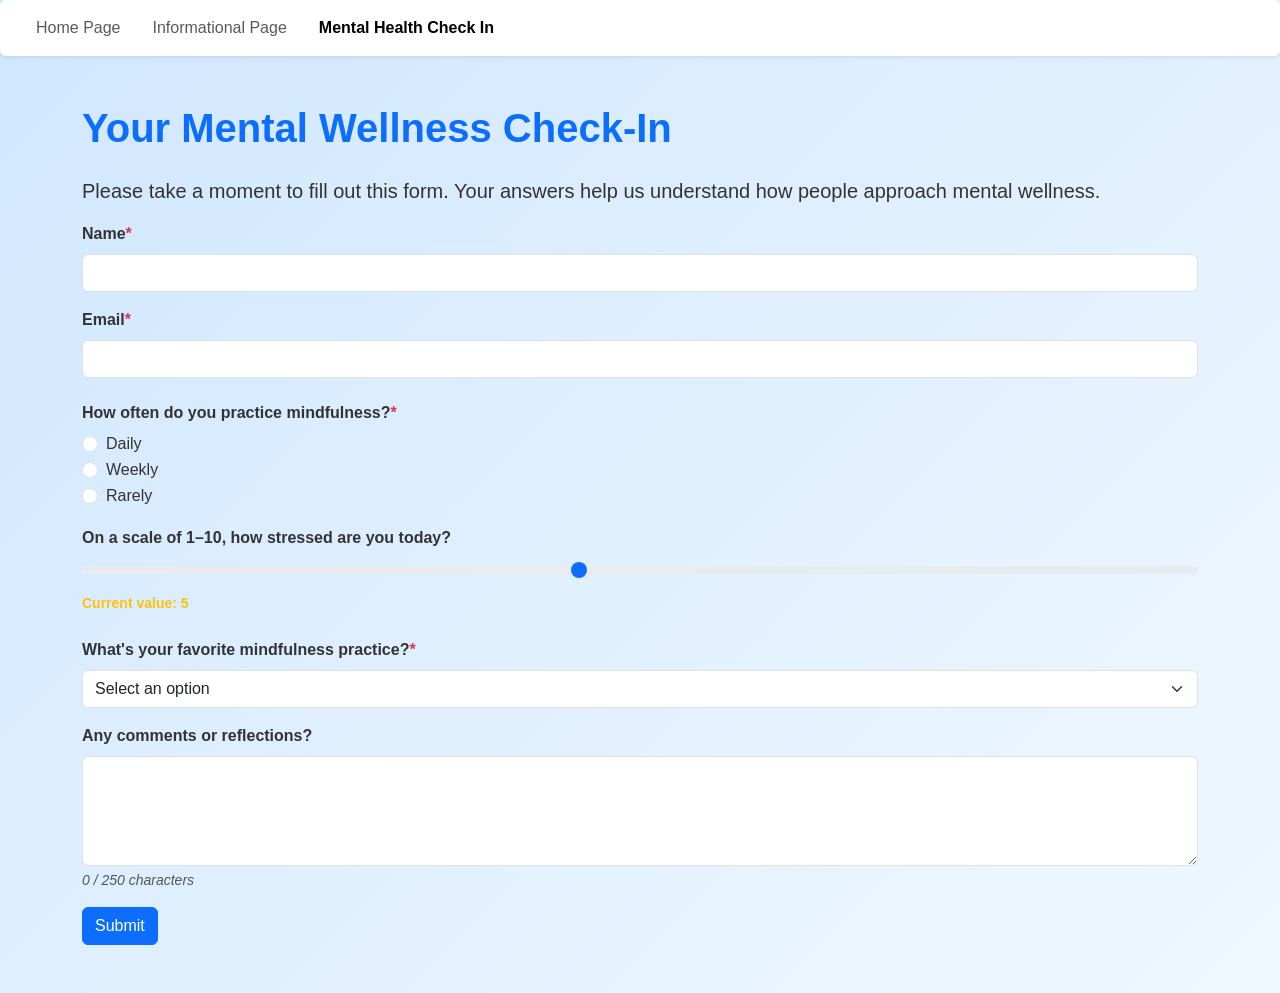
==== form.html @ 1a4cc5ba "Initial commit of Mental Wellness Hub" ====
<!DOCTYPE html>
<html lang="en">
<head>
  <meta charset="UTF-8">
  <meta name="viewport" content="width=device-width, initial-scale=1">
  <title>Mental Wellness Hub</title>
  <meta name="description" content="Mental Wellness Hub - Your go-to resource for mindfulness, stress management, and mental health tips.">
  <link rel="icon" href="favicon.ico" type="image/x-icon">
  <link href="https://cdn.jsdelivr.net/npm/bootstrap@5.3.2/dist/css/bootstrap.min.css" rel="stylesheet" crossorigin="anonymous">
  <link rel="stylesheet" href="style.css">
</head>
<body>

  <!-- SKIP LINK -->
  <a href="#formMain" class="visually-hidden-focusable">Skip to main content</a>

  <!-- NAV BAR -->
  <nav class="navbar navbar-expand bg-white shadow-sm rounded px-3 py-2 mb-5" aria-label="Primary navigation">
    <div class="container-fluid">
      <div class="navbar-nav">
        <a href="index.html" class="nav-link me-3">Home Page</a>
        <a href="info.html" class="nav-link me-3">Informational Page</a>
        <a href="form.html" class="nav-link active fw-bold" aria-current="page">Mental Health Check In</a>
      </div>
    </div>
  </nav>

  <!-- MAIN CONTENT -->
  <main class="container my-5" id="formMain" tabindex="-1" aria-labelledby="formHeading">
    <h1 id="formHeading" class="mb-4 fw-bold text-primary">Your Mental Wellness Check-In</h1>
    <p class="lead">Please take a moment to fill out this form. Your answers help us understand how people approach mental wellness.</p>

    <!-- FORM -->
    <form id="wellnessForm" novalidate>

      <!-- NAME -->
      <div class="mb-3">
        <label for="name" class="form-label fw-bold">Name<span class="text-danger">*</span></label>
        <input type="text" class="form-control" id="name" name="name" required aria-required="true">
        <div id="nameFeedback" class="invalid-feedback">Name is required.</div>
      </div>

      <!-- EMAIL -->
      <div class="mb-3">
        <label for="email" class="form-label fw-bold">Email<span class="text-danger">*</span></label>
        <input type="email" class="form-control" id="email" name="email" required aria-required="true">
        <div id="emailFeedback" class="invalid-feedback">A valid email is required.</div>
      </div>

      <!-- MINDFULNESS RADIO -->
      <fieldset class="mb-3">
        <legend class="col-form-label fw-bold">How often do you practice mindfulness?<span class="text-danger">*</span></legend>
        <div>
          <div class="form-check">
            <input class="form-check-input" type="radio" name="mindfulness" id="mindfulness1" value="Daily" required>
            <label class="form-check-label" for="mindfulness1">Daily</label>
          </div>
          <div class="form-check">
            <input class="form-check-input" type="radio" name="mindfulness" id="mindfulness2" value="Weekly">
            <label class="form-check-label" for="mindfulness2">Weekly</label>
          </div>
          <div class="form-check">
            <input class="form-check-input" type="radio" name="mindfulness" id="mindfulness3" value="Rarely">
            <label class="form-check-label" for="mindfulness3">Rarely</label>
          </div>
        </div>
        <div id="mindfulnessFeedback" class="invalid-feedback">Please select a mindfulness frequency.</div>
      </fieldset>

      <!-- STRESS LEVEL -->
      <div class="mb-4">
        <label for="stressLevel" class="fw-bold form-label">On a scale of 1–10, how stressed are you today?</label>
        <input type="range" class="form-range" id="stressLevel" name="stressLevel" min="1" max="10" value="5">
        <div id="stressLevelValue" class="form-text fw-bold text-danger">Current value: 5</div>
      </div>

      <!-- FAVORITE PRACTICE -->
      <div class="mb-3">
        <label for="favoritePractice" class="form-label fw-bold">What's your favorite mindfulness practice?<span class="text-danger">*</span></label>
        <select class="form-select" id="favoritePractice" name="favoritePractice" required aria-required="true">
          <option value="">Select an option</option>
          <option value="Meditation">Meditation</option>
          <option value="Yoga">Yoga</option>
          <option value="Journaling">Journaling</option>
          <option value="Breathing Exercises">Breathing Exercises</option>
          <option value="Other">Other</option>
        </select>
        <div id="practiceFeedback" class="invalid-feedback">Please select your favorite practice.</div>
      </div>

      <!-- COMMENTS -->
      <div class="mb-3">
        <label for="comments" class="form-label fw-bold">Any comments or reflections?</label>
        <textarea class="form-control" id="comments" name="comments" rows="4" maxlength="250"></textarea>
        <div id="commentsCounter" class="form-text text-muted fst-italic">0 / 250 characters</div>
      </div>

      <!-- SUBMIT BUTTON -->
      <button type="submit" class="btn btn-primary">Submit</button>

      <!-- FORM MESSAGE -->
      <p id="formMessage" class="mt-3" role="alert"></p>
    </form>

    <!-- RESULTS -->
    <div class="mt-5" id="submissionResults" tabindex="-1" aria-live="polite"></div>
  </main>

  <!-- SCRIPTS -->
  <script src="dynamic.js"></script>
  <script src="https://cdn.jsdelivr.net/npm/bootstrap@5.3.2/dist/js/bootstrap.bundle.min.js" crossorigin="anonymous"></script>

</body>
</html>
---- style.css ----
body {
  background: linear-gradient(135deg, #d0e7ff, #f0f8ff);
  font-family: 'Segoe UI', Tahoma, Geneva, Verdana, sans-serif;
  color: #333;
}
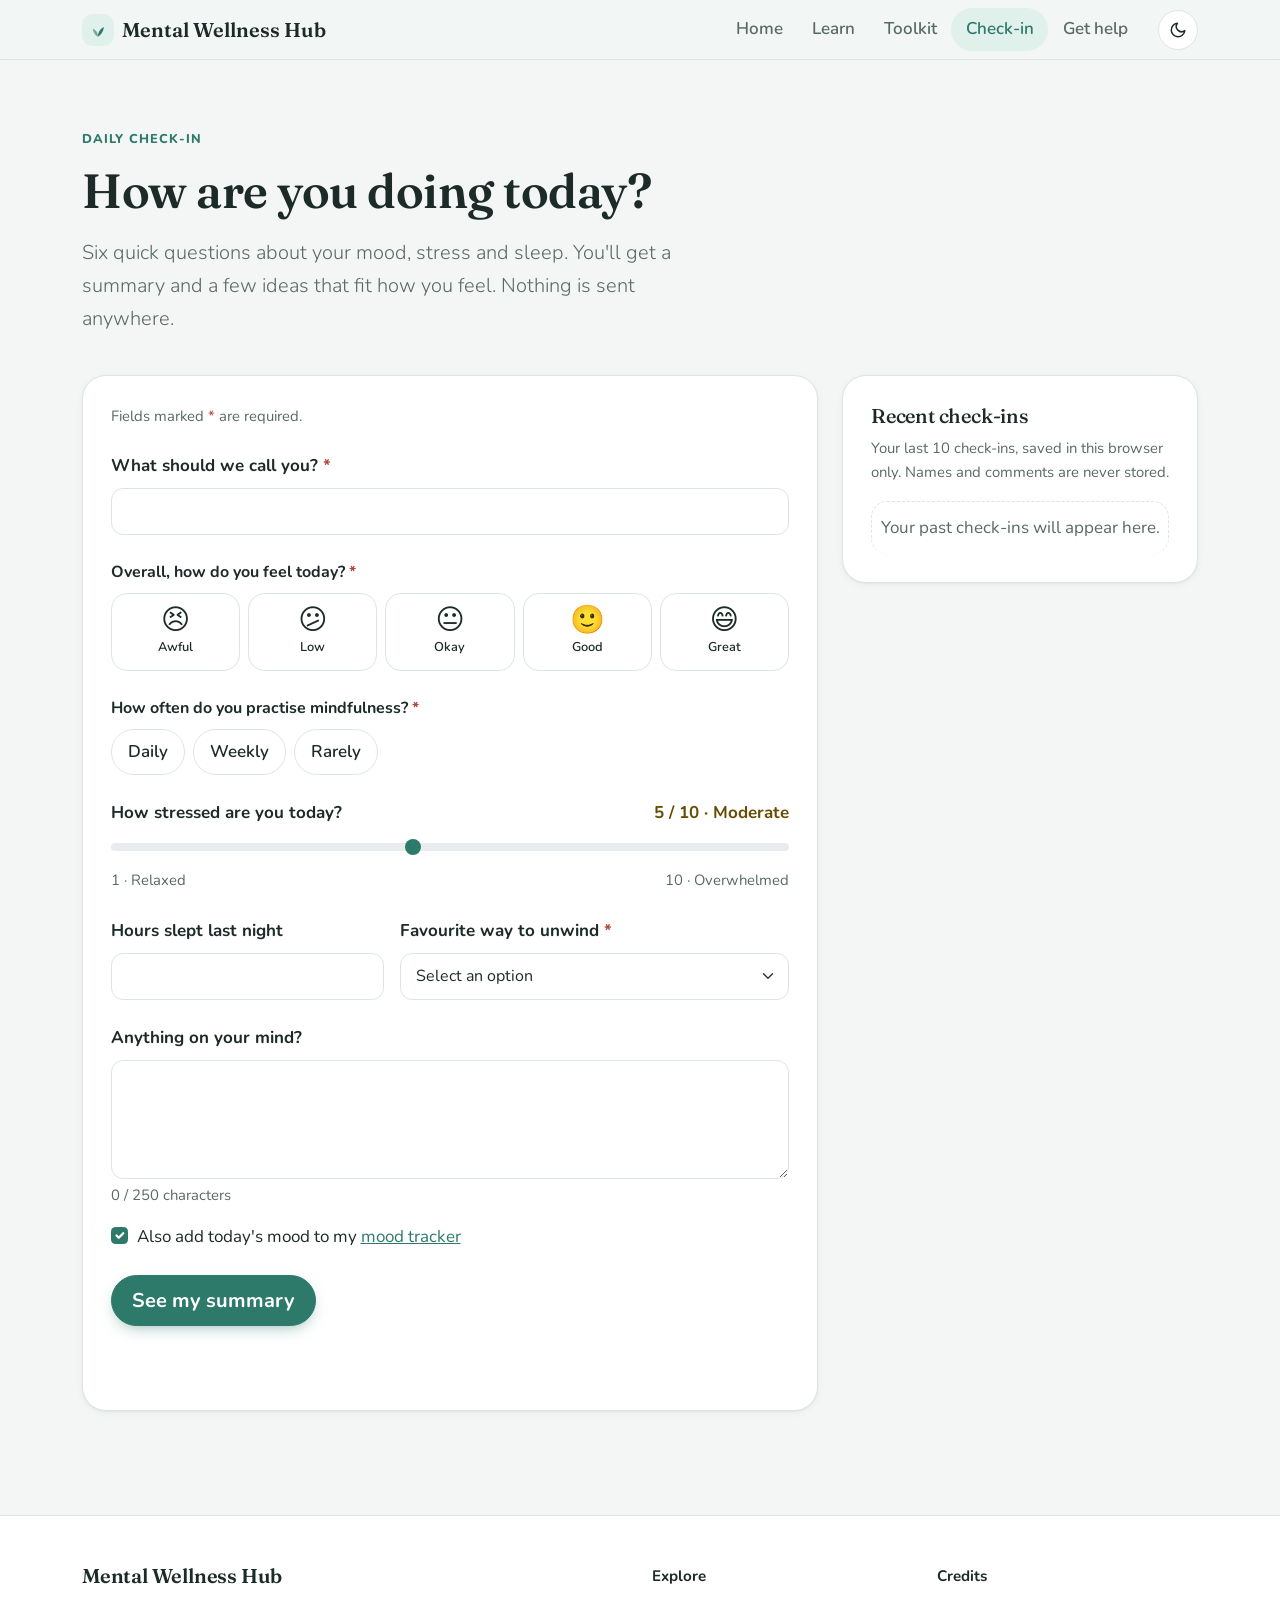
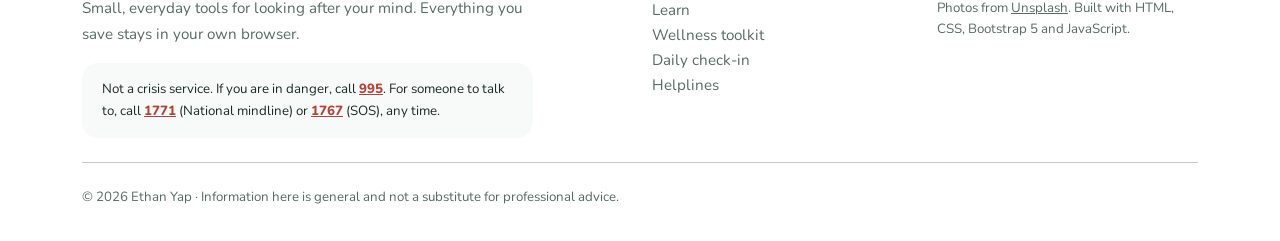
==== commit 743d16fe: "Upgrade Mental Wellness Hub to v2 - Fix console errors on every page by splitting dynamic.js into pe" ====
--- a/form.html
+++ b/form.html
@@ -3,112 +3,220 @@
 <head>
   <meta charset="UTF-8">
   <meta name="viewport" content="width=device-width, initial-scale=1">
-  <title>Mental Wellness Hub</title>
-  <meta name="description" content="Mental Wellness Hub - Your go-to resource for mindfulness, stress management, and mental health tips.">
-  <link rel="icon" href="favicon.ico" type="image/x-icon">
-  <link href="https://cdn.jsdelivr.net/npm/bootstrap@5.3.2/dist/css/bootstrap.min.css" rel="stylesheet" crossorigin="anonymous">
-  <link rel="stylesheet" href="style.css">
+  <title>Wellness check-in · Mental Wellness Hub</title>
+  <meta name="description" content="A two-minute check-in on your mood, stress and sleep, with personalised suggestions.">
+  <meta name="theme-color" content="#2e7a6a">
+  <link rel="icon" href="assets/img/favicon.svg" type="image/svg+xml">
+
+  <!-- Fonts -->
+  <link rel="preconnect" href="https://fonts.googleapis.com">
+  <link rel="preconnect" href="https://fonts.gstatic.com" crossorigin>
+  <link href="https://fonts.googleapis.com/css2?family=Fraunces:opsz,wght@9..144,500;9..144,600&family=Nunito:wght@400;600;700;800&display=swap" rel="stylesheet">
+
+  <!-- Bootstrap, then our own styles -->
+  <link href="https://cdn.jsdelivr.net/npm/bootstrap@5.3.3/dist/css/bootstrap.min.css" rel="stylesheet" crossorigin="anonymous">
+  <link rel="stylesheet" href="assets/css/style.css">
+
+  <!-- Applies the saved theme before the page paints -->
+  <script src="assets/js/theme.js"></script>
 </head>
 <body>
 
-  <!-- SKIP LINK -->
-  <a href="#formMain" class="visually-hidden-focusable">Skip to main content</a>
-
-  <!-- NAV BAR -->
-  <nav class="navbar navbar-expand bg-white shadow-sm rounded px-3 py-2 mb-5" aria-label="Primary navigation">
-    <div class="container-fluid">
-      <div class="navbar-nav">
-        <a href="index.html" class="nav-link me-3">Home Page</a>
-        <a href="info.html" class="nav-link me-3">Informational Page</a>
-        <a href="form.html" class="nav-link active fw-bold" aria-current="page">Mental Health Check In</a>
-      </div>
+  <a href="#main" class="skip-link visually-hidden-focusable">Skip to main content</a>
+
+  <!-- HEADER -->
+  <header class="site-header sticky-top">
+    <nav class="navbar navbar-expand-lg" aria-label="Primary">
+      <div class="container">
+        <a class="navbar-brand" href="index.html">
+          <span class="brand-mark" aria-hidden="true">
+            <svg width="18" height="18" viewBox="0 0 24 24" fill="currentColor"><path d="M12 21c0-6 2.5-10.5 8-13-1 6.5-4 10.5-8 13Z"/><path d="M12 21c0-5-2.2-9-7-11 .6 5.3 3 9 7 11Z" opacity=".6"/></svg>
+          </span>
+          Mental Wellness Hub
+        </a>
+
+        <div class="d-flex align-items-center gap-2 order-lg-last ms-auto ms-lg-3">
+          <button type="button" class="icon-btn" id="themeToggle" aria-label="Switch to dark mode" aria-pressed="false">
+            <svg class="theme-icon-moon" width="18" height="18" viewBox="0 0 24 24" fill="none" stroke="currentColor" stroke-width="2" stroke-linecap="round" stroke-linejoin="round" aria-hidden="true"><path d="M21 12.8A9 9 0 1 1 11.2 3a7 7 0 0 0 9.8 9.8Z"/></svg>
+            <svg class="theme-icon-sun" width="18" height="18" viewBox="0 0 24 24" fill="none" stroke="currentColor" stroke-width="2" stroke-linecap="round" aria-hidden="true"><circle cx="12" cy="12" r="4"/><path d="M12 2v2M12 20v2M4.9 4.9l1.4 1.4M17.7 17.7l1.4 1.4M2 12h2M20 12h2M4.9 19.1l1.4-1.4M17.7 6.3l1.4-1.4"/></svg>
+          </button>
+          <button class="navbar-toggler" type="button" data-bs-toggle="collapse" data-bs-target="#primaryNav" aria-controls="primaryNav" aria-expanded="false" aria-label="Toggle navigation">
+            <span class="navbar-toggler-icon"></span>
+          </button>
+        </div>
+
+        <div class="collapse navbar-collapse" id="primaryNav">
+          <ul class="navbar-nav ms-lg-auto">
+            <li class="nav-item"><a class="nav-link" href="index.html">Home</a></li>
+            <li class="nav-item"><a class="nav-link" href="info.html">Learn</a></li>
+            <li class="nav-item"><a class="nav-link" href="tools.html">Toolkit</a></li>
+            <li class="nav-item"><a class="nav-link" href="form.html" aria-current="page">Check-in</a></li>
+            <li class="nav-item"><a class="nav-link" href="helplines.html">Get help</a></li>
+          </ul>
+        </div>
+      </div>
+    </nav>
+  </header>
+
+  <main id="main" tabindex="-1">
+
+    <section class="page-hero" aria-labelledby="formHeading">
+      <div class="container">
+        <span class="eyebrow">Daily check-in</span>
+        <h1 id="formHeading" class="mb-3">How are you doing today?</h1>
+        <p class="section-intro lead mb-0">Six quick questions about your mood, stress and sleep. You'll get a summary and a few ideas that fit how you feel. Nothing is sent anywhere.</p>
+      </div>
+    </section>
+
+    <section class="section pt-4" aria-label="Check-in form and history">
+      <div class="container">
+        <div class="row g-4">
+
+          <!-- FORM -->
+          <div class="col-lg-8">
+            <div class="mw-card h-auto">
+              <form id="wellnessForm" novalidate>
+                <p class="small text-muted mb-4">Fields marked <span class="required-mark" aria-hidden="true">*</span><span class="visually-hidden">with an asterisk</span> are required.</p>
+
+                <!-- NAME -->
+                <div class="mb-4">
+                  <label for="name" class="form-label">What should we call you? <span class="required-mark" aria-hidden="true">*</span></label>
+                  <input type="text" class="form-control" id="name" name="name" autocomplete="given-name" maxlength="40" required aria-describedby="nameFeedback">
+                  <div id="nameFeedback" class="invalid-feedback">Please enter a name or nickname.</div>
+                </div>
+
+                <!-- MOOD -->
+                <fieldset class="mb-4" id="moodGroup" aria-describedby="moodFeedback">
+                  <legend class="form-label fs-6">Overall, how do you feel today? <span class="required-mark" aria-hidden="true">*</span></legend>
+                  <div class="mood-picker">
+                    <div class="choice-chip"><input type="radio" name="mood" id="mood1" value="1" required><label for="mood1"><span class="mood-emoji" aria-hidden="true">😣</span>Awful</label></div>
+                    <div class="choice-chip"><input type="radio" name="mood" id="mood2" value="2"><label for="mood2"><span class="mood-emoji" aria-hidden="true">😕</span>Low</label></div>
+                    <div class="choice-chip"><input type="radio" name="mood" id="mood3" value="3"><label for="mood3"><span class="mood-emoji" aria-hidden="true">😐</span>Okay</label></div>
+                    <div class="choice-chip"><input type="radio" name="mood" id="mood4" value="4"><label for="mood4"><span class="mood-emoji" aria-hidden="true">🙂</span>Good</label></div>
+                    <div class="choice-chip"><input type="radio" name="mood" id="mood5" value="5"><label for="mood5"><span class="mood-emoji" aria-hidden="true">😄</span>Great</label></div>
+                  </div>
+                  <div id="moodFeedback" class="invalid-feedback">Please choose how you feel.</div>
+                </fieldset>
+
+                <!-- MINDFULNESS -->
+                <fieldset class="mb-4" id="mindfulnessGroup" aria-describedby="mindfulnessFeedback">
+                  <legend class="form-label fs-6">How often do you practise mindfulness? <span class="required-mark" aria-hidden="true">*</span></legend>
+                  <div class="choice-group">
+                    <div class="choice-chip"><input type="radio" name="mindfulness" id="mindfulness1" value="Daily" required><label for="mindfulness1">Daily</label></div>
+                    <div class="choice-chip"><input type="radio" name="mindfulness" id="mindfulness2" value="Weekly"><label for="mindfulness2">Weekly</label></div>
+                    <div class="choice-chip"><input type="radio" name="mindfulness" id="mindfulness3" value="Rarely"><label for="mindfulness3">Rarely</label></div>
+                  </div>
+                  <div id="mindfulnessFeedback" class="invalid-feedback">Please choose an option.</div>
+                </fieldset>
+
+                <!-- STRESS -->
+                <div class="mb-4">
+                  <div class="d-flex justify-content-between align-items-baseline">
+                    <label for="stressLevel" class="form-label">How stressed are you today?</label>
+                    <output id="stressLevelValue" for="stressLevel" class="fw-bold">5 / 10</output>
+                  </div>
+                  <input type="range" class="form-range" id="stressLevel" name="stressLevel" min="1" max="10" value="5">
+                  <div class="d-flex justify-content-between small text-muted" aria-hidden="true"><span>1 · Relaxed</span><span>10 · Overwhelmed</span></div>
+                </div>
+
+                <div class="row g-3 mb-4">
+                  <!-- SLEEP -->
+                  <div class="col-sm-5">
+                    <label for="sleepHours" class="form-label">Hours slept last night</label>
+                    <input type="number" class="form-control" id="sleepHours" name="sleepHours" min="0" max="24" step="0.5" inputmode="decimal" aria-describedby="sleepFeedback">
+                    <div id="sleepFeedback" class="invalid-feedback">Enter a number from 0 to 24.</div>
+                  </div>
+
+                  <!-- FAVOURITE PRACTICE -->
+                  <div class="col-sm-7">
+                    <label for="favoritePractice" class="form-label">Favourite way to unwind <span class="required-mark" aria-hidden="true">*</span></label>
+                    <select class="form-select" id="favoritePractice" name="favoritePractice" required aria-describedby="practiceFeedback">
+                      <option value="">Select an option</option>
+                      <option value="Meditation">Meditation</option>
+                      <option value="Yoga">Yoga</option>
+                      <option value="Journaling">Journaling</option>
+                      <option value="Breathing exercises">Breathing exercises</option>
+                      <option value="Exercise or sport">Exercise or sport</option>
+                      <option value="Music">Music</option>
+                      <option value="Other">Other</option>
+                    </select>
+                    <div id="practiceFeedback" class="invalid-feedback">Please choose an option.</div>
+                  </div>
+                </div>
+
+                <!-- COMMENTS -->
+                <div class="mb-3">
+                  <label for="comments" class="form-label">Anything on your mind?</label>
+                  <textarea class="form-control" id="comments" name="comments" rows="4" maxlength="250" aria-describedby="commentsCounter"></textarea>
+                  <div id="commentsCounter" class="form-text">0 / 250 characters</div>
+                </div>
+
+                <div class="form-check mb-4">
+                  <input class="form-check-input" type="checkbox" id="logMood" checked>
+                  <label class="form-check-label" for="logMood">Also add today's mood to my <a href="tools.html#mood">mood tracker</a></label>
+                </div>
+
+                <button type="submit" class="btn btn-primary btn-lg">See my summary</button>
+                <p id="formMessage" class="form-status mt-3" role="status" aria-live="polite"></p>
+              </form>
+            </div>
+
+            <!-- RESULTS -->
+            <div class="mt-4" id="submissionResults" tabindex="-1" aria-live="polite"></div>
+          </div>
+
+          <!-- HISTORY -->
+          <div class="col-lg-4">
+            <aside class="mw-card h-auto" aria-labelledby="historyHeading">
+              <div class="d-flex justify-content-between align-items-center mb-2">
+                <h2 id="historyHeading" class="h5 mb-0">Recent check-ins</h2>
+                <button type="button" class="btn-link-danger" id="clearCheckins" hidden>Clear</button>
+              </div>
+              <p class="small text-muted">Your last 10 check-ins, saved in this browser only. Names and comments are never stored.</p>
+              <ul class="history-list" id="checkinHistory"></ul>
+            </aside>
+          </div>
+
+        </div>
+      </div>
+    </section>
+
+  </main>
+
+  <!-- FOOTER -->
+  <footer class="site-footer">
+    <div class="container">
+      <div class="row g-4">
+        <div class="col-lg-5">
+          <p class="h5 display-font mb-2">Mental Wellness Hub</p>
+          <p class="text-muted mb-3">Small, everyday tools for looking after your mind. Everything you save stays in your own browser.</p>
+          <p class="footer-crisis small mb-0">
+            Not a crisis service. If you are in danger, call <a href="tel:995">995</a>.
+            For someone to talk to, call <a href="tel:1771">1771</a> (National mindline) or <a href="tel:1767">1767</a> (SOS), any time.
+          </p>
+        </div>
+        <div class="col-6 col-lg-3 offset-lg-1">
+          <p class="fw-bold mb-2">Explore</p>
+          <ul class="list-unstyled footer-links mb-0">
+            <li><a href="info.html">Learn</a></li>
+            <li><a href="tools.html">Wellness toolkit</a></li>
+            <li><a href="form.html">Daily check-in</a></li>
+            <li><a href="helplines.html">Helplines</a></li>
+          </ul>
+        </div>
+        <div class="col-6 col-lg-3">
+          <p class="fw-bold mb-2">Credits</p>
+          <p class="small text-muted mb-0">Photos from <a href="https://unsplash.com" target="_blank" rel="noopener noreferrer">Unsplash</a>. Built with HTML, CSS, Bootstrap 5 and JavaScript.</p>
+        </div>
+      </div>
+      <hr class="my-4">
+      <p class="small text-muted mb-0">&copy; <span id="year">2026</span> Ethan Yap · Information here is general and not a substitute for professional advice.</p>
     </div>
-  </nav>
-
-  <!-- MAIN CONTENT -->
-  <main class="container my-5" id="formMain" tabindex="-1" aria-labelledby="formHeading">
-    <h1 id="formHeading" class="mb-4 fw-bold text-primary">Your Mental Wellness Check-In</h1>
-    <p class="lead">Please take a moment to fill out this form. Your answers help us understand how people approach mental wellness.</p>
-
-    <!-- FORM -->
-    <form id="wellnessForm" novalidate>
-
-      <!-- NAME -->
-      <div class="mb-3">
-        <label for="name" class="form-label fw-bold">Name<span class="text-danger">*</span></label>
-        <input type="text" class="form-control" id="name" name="name" required aria-required="true">
-        <div id="nameFeedback" class="invalid-feedback">Name is required.</div>
-      </div>
-
-      <!-- EMAIL -->
-      <div class="mb-3">
-        <label for="email" class="form-label fw-bold">Email<span class="text-danger">*</span></label>
-        <input type="email" class="form-control" id="email" name="email" required aria-required="true">
-        <div id="emailFeedback" class="invalid-feedback">A valid email is required.</div>
-      </div>
-
-      <!-- MINDFULNESS RADIO -->
-      <fieldset class="mb-3">
-        <legend class="col-form-label fw-bold">How often do you practice mindfulness?<span class="text-danger">*</span></legend>
-        <div>
-          <div class="form-check">
-            <input class="form-check-input" type="radio" name="mindfulness" id="mindfulness1" value="Daily" required>
-            <label class="form-check-label" for="mindfulness1">Daily</label>
-          </div>
-          <div class="form-check">
-            <input class="form-check-input" type="radio" name="mindfulness" id="mindfulness2" value="Weekly">
-            <label class="form-check-label" for="mindfulness2">Weekly</label>
-          </div>
-          <div class="form-check">
-            <input class="form-check-input" type="radio" name="mindfulness" id="mindfulness3" value="Rarely">
-            <label class="form-check-label" for="mindfulness3">Rarely</label>
-          </div>
-        </div>
-        <div id="mindfulnessFeedback" class="invalid-feedback">Please select a mindfulness frequency.</div>
-      </fieldset>
-
-      <!-- STRESS LEVEL -->
-      <div class="mb-4">
-        <label for="stressLevel" class="fw-bold form-label">On a scale of 1–10, how stressed are you today?</label>
-        <input type="range" class="form-range" id="stressLevel" name="stressLevel" min="1" max="10" value="5">
-        <div id="stressLevelValue" class="form-text fw-bold text-danger">Current value: 5</div>
-      </div>
-
-      <!-- FAVORITE PRACTICE -->
-      <div class="mb-3">
-        <label for="favoritePractice" class="form-label fw-bold">What's your favorite mindfulness practice?<span class="text-danger">*</span></label>
-        <select class="form-select" id="favoritePractice" name="favoritePractice" required aria-required="true">
-          <option value="">Select an option</option>
-          <option value="Meditation">Meditation</option>
-          <option value="Yoga">Yoga</option>
-          <option value="Journaling">Journaling</option>
-          <option value="Breathing Exercises">Breathing Exercises</option>
-          <option value="Other">Other</option>
-        </select>
-        <div id="practiceFeedback" class="invalid-feedback">Please select your favorite practice.</div>
-      </div>
-
-      <!-- COMMENTS -->
-      <div class="mb-3">
-        <label for="comments" class="form-label fw-bold">Any comments or reflections?</label>
-        <textarea class="form-control" id="comments" name="comments" rows="4" maxlength="250"></textarea>
-        <div id="commentsCounter" class="form-text text-muted fst-italic">0 / 250 characters</div>
-      </div>
-
-      <!-- SUBMIT BUTTON -->
-      <button type="submit" class="btn btn-primary">Submit</button>
-
-      <!-- FORM MESSAGE -->
-      <p id="formMessage" class="mt-3" role="alert"></p>
-    </form>
-
-    <!-- RESULTS -->
-    <div class="mt-5" id="submissionResults" tabindex="-1" aria-live="polite"></div>
-  </main>
+  </footer>
 
   <!-- SCRIPTS -->
-  <script src="dynamic.js"></script>
-  <script src="https://cdn.jsdelivr.net/npm/bootstrap@5.3.2/dist/js/bootstrap.bundle.min.js" crossorigin="anonymous"></script>
-
+  <script src="https://cdn.jsdelivr.net/npm/bootstrap@5.3.3/dist/js/bootstrap.bundle.min.js" crossorigin="anonymous"></script>
+  <script src="assets/js/main.js"></script>
+  <script src="assets/js/checkin.js"></script>
 </body>
 </html>
--- a/assets/css/style.css
+++ b/assets/css/style.css
@@ -0,0 +1,1135 @@
+/* =========================================================
+   Mental Wellness Hub — design system
+   Builds on Bootstrap 5.3. Colours live in CSS variables so the
+   light and dark themes only need to swap tokens.
+   ========================================================= */
+
+/* === 1. Design tokens === */
+:root,
+[data-bs-theme="light"] {
+  --mw-bg: #f3f6f4;
+  --mw-bg-tint: #e8f1ed;
+  --mw-surface: #ffffff;
+  --mw-surface-2: #f7faf8;
+  --mw-text: #1d2b28;
+  --mw-muted: #586a66;
+  --mw-border: #dce6e1;
+
+  --mw-primary: #2e7a6a;
+  --mw-primary-strong: #245f53;
+  --mw-primary-soft: #e0f0ea;
+  --mw-accent: #6c60b8;
+  --mw-accent-soft: #ebe8f7;
+  --mw-warm: #c9783f;
+  --mw-warm-soft: #fbeee3;
+  --mw-danger: #b4433b;
+  --mw-danger-soft: #f9e5e3;
+
+  --mw-shadow-sm: 0 1px 2px rgba(29, 43, 40, 0.05), 0 2px 8px rgba(29, 43, 40, 0.04);
+  --mw-shadow: 0 2px 4px rgba(29, 43, 40, 0.04), 0 10px 30px rgba(29, 43, 40, 0.08);
+
+  /* Map our tokens onto Bootstrap's own variables */
+  --bs-body-bg: var(--mw-bg);
+  --bs-body-color: var(--mw-text);
+  --bs-secondary-color: var(--mw-muted);
+  --bs-border-color: var(--mw-border);
+  --bs-primary: var(--mw-primary);
+  --bs-primary-rgb: 46, 122, 106;
+  --bs-link-color: var(--mw-primary);
+  --bs-link-color-rgb: 46, 122, 106;
+  --bs-link-hover-color: var(--mw-primary-strong);
+  --bs-link-hover-color-rgb: 36, 95, 83;
+  --bs-tertiary-bg: var(--mw-surface-2);
+  --bs-focus-ring-color: rgba(46, 122, 106, 0.3);
+}
+
+[data-bs-theme="dark"] {
+  --mw-bg: #0f1715;
+  --mw-bg-tint: #13201d;
+  --mw-surface: #172320;
+  --mw-surface-2: #1c2a27;
+  --mw-text: #e3ece9;
+  --mw-muted: #9db0ab;
+  --mw-border: #2a3a36;
+
+  --mw-primary: #5fbfa8;
+  --mw-primary-strong: #82d3bf;
+  --mw-primary-soft: #1d3530;
+  --mw-accent: #a99df0;
+  --mw-accent-soft: #29263f;
+  --mw-warm: #e6a06d;
+  --mw-warm-soft: #33261c;
+  --mw-danger: #f08a80;
+  --mw-danger-soft: #3a2220;
+
+  --mw-shadow-sm: 0 1px 2px rgba(0, 0, 0, 0.3);
+  --mw-shadow: 0 10px 30px rgba(0, 0, 0, 0.35);
+
+  --bs-body-bg: var(--mw-bg);
+  --bs-body-color: var(--mw-text);
+  --bs-secondary-color: var(--mw-muted);
+  --bs-border-color: var(--mw-border);
+  --bs-primary: var(--mw-primary);
+  --bs-primary-rgb: 95, 191, 168;
+  --bs-link-color: var(--mw-primary);
+  --bs-link-color-rgb: 95, 191, 168;
+  --bs-link-hover-color: var(--mw-primary-strong);
+  --bs-link-hover-color-rgb: 130, 211, 191;
+  --bs-tertiary-bg: var(--mw-surface-2);
+  --bs-focus-ring-color: rgba(95, 191, 168, 0.35);
+  color-scheme: dark;
+}
+
+/* === 2. Base === */
+:root {
+  --mw-radius: 1rem;
+  --mw-radius-lg: 1.5rem;
+  --mw-font-body: "Nunito", system-ui, -apple-system, "Segoe UI", sans-serif;
+  --mw-font-heading: "Fraunces", Georgia, serif;
+  --mw-ease: cubic-bezier(0.22, 1, 0.36, 1);
+}
+
+html {
+  scroll-behavior: smooth;
+  scroll-padding-top: 5rem; /* keeps anchor targets clear of the sticky header */
+}
+
+body {
+  min-height: 100vh;
+  display: flex;
+  flex-direction: column;
+  background: var(--mw-bg);
+  color: var(--mw-text);
+  font-family: var(--mw-font-body);
+  font-size: 1.0625rem;
+  line-height: 1.65;
+  transition: background-color 0.3s ease, color 0.3s ease;
+  overflow-x: hidden;
+}
+
+main {
+  flex: 1 0 auto;
+}
+
+h1, h2, h3, .display-font {
+  font-family: var(--mw-font-heading);
+  font-weight: 600;
+  letter-spacing: -0.01em;
+  line-height: 1.2;
+}
+
+h4, h5, h6,
+h2.h6, h3.h6 {
+  font-family: var(--mw-font-body);
+  font-weight: 700;
+  letter-spacing: normal;
+}
+
+.h6.text-uppercase {
+  font-size: 0.8rem;
+  letter-spacing: 0.06em;
+}
+
+.text-muted,
+.text-secondary {
+  color: var(--mw-muted) !important;
+}
+
+img {
+  max-width: 100%;
+  height: auto;
+}
+
+::selection {
+  background: var(--mw-primary-soft);
+  color: var(--mw-text);
+}
+
+:focus-visible {
+  outline: 3px solid var(--mw-primary);
+  outline-offset: 2px;
+}
+
+.skip-link {
+  position: absolute;
+  top: 0.75rem;
+  left: 0.75rem;
+  z-index: 2000;
+  padding: 0.5rem 1rem;
+  border-radius: 0.5rem;
+  background: var(--mw-primary);
+  color: #fff;
+}
+
+/* === 3. Header & navigation === */
+.site-header {
+  background: color-mix(in srgb, var(--mw-bg) 85%, transparent);
+  backdrop-filter: saturate(160%) blur(12px);
+  -webkit-backdrop-filter: saturate(160%) blur(12px);
+  border-bottom: 1px solid var(--mw-border);
+}
+
+.navbar-brand {
+  display: inline-flex;
+  align-items: center;
+  gap: 0.5rem;
+  font-family: var(--mw-font-heading);
+  font-weight: 600;
+  color: var(--mw-text);
+}
+
+.navbar-brand:hover {
+  color: var(--mw-primary);
+}
+
+.brand-mark {
+  width: 2rem;
+  height: 2rem;
+  display: grid;
+  place-items: center;
+  border-radius: 0.65rem;
+  background: var(--mw-primary-soft);
+  color: var(--mw-primary);
+}
+
+.navbar .nav-link {
+  color: var(--mw-muted);
+  font-weight: 600;
+  border-radius: 999px;
+  padding: 0.45rem 0.9rem !important;
+  transition: color 0.2s ease, background-color 0.2s ease;
+}
+
+.navbar .nav-link:hover {
+  color: var(--mw-text);
+  background: var(--mw-surface-2);
+}
+
+.navbar .nav-link.active,
+.navbar .nav-link[aria-current="page"] {
+  color: var(--mw-primary);
+  background: var(--mw-primary-soft);
+}
+
+.navbar-toggler {
+  border-color: var(--mw-border);
+}
+
+.icon-btn {
+  width: 2.5rem;
+  height: 2.5rem;
+  display: inline-grid;
+  place-items: center;
+  border: 1px solid var(--mw-border);
+  border-radius: 999px;
+  background: var(--mw-surface);
+  color: var(--mw-text);
+  transition: transform 0.2s var(--mw-ease), background-color 0.2s ease;
+}
+
+.icon-btn:hover {
+  background: var(--mw-surface-2);
+  transform: rotate(-12deg);
+}
+
+/* Show the icon for the theme you will switch to */
+.theme-icon-sun { display: none; }
+[data-bs-theme="dark"] .theme-icon-sun { display: inline; }
+[data-bs-theme="dark"] .theme-icon-moon { display: none; }
+
+/* Keep brand, theme toggle and menu button on one row on small phones */
+@media (max-width: 419.98px) {
+  .navbar-brand {
+    margin-right: 0.25rem;
+    font-size: 1.05rem;
+  }
+
+  .navbar-toggler {
+    padding: 0.25rem 0.5rem;
+  }
+}
+
+@media (max-width: 991.98px) {
+  .navbar-collapse .navbar-nav {
+    padding: 0.75rem 0;
+    gap: 0.25rem;
+  }
+}
+
+/* === 4. Layout helpers === */
+.section {
+  padding-block: clamp(3rem, 7vw, 5rem);
+}
+
+.section-tint {
+  background: var(--mw-bg-tint);
+}
+
+.eyebrow {
+  display: inline-block;
+  margin-bottom: 0.75rem;
+  font-size: 0.8rem;
+  font-weight: 800;
+  letter-spacing: 0.08em;
+  text-transform: uppercase;
+  color: var(--mw-primary);
+}
+
+.section-intro {
+  max-width: 40rem;
+  color: var(--mw-muted);
+}
+
+.page-hero {
+  padding-block: clamp(2.5rem, 6vw, 4rem) 1rem;
+}
+
+.page-hero h1 {
+  font-size: clamp(2rem, 5vw, 3rem);
+}
+
+/* === 5. Buttons === */
+.btn {
+  --bs-btn-font-weight: 700;
+  --bs-btn-border-radius: 999px;
+  --bs-btn-padding-x: 1.25rem;
+  --bs-btn-padding-y: 0.6rem;
+  transition: transform 0.2s var(--mw-ease), box-shadow 0.2s ease, background-color 0.2s ease, color 0.2s ease;
+}
+
+.btn:hover {
+  transform: translateY(-1px);
+}
+
+.btn:active {
+  transform: translateY(0);
+}
+
+.btn-primary {
+  --bs-btn-bg: var(--mw-primary);
+  --bs-btn-border-color: var(--mw-primary);
+  --bs-btn-hover-bg: var(--mw-primary-strong);
+  --bs-btn-hover-border-color: var(--mw-primary-strong);
+  --bs-btn-active-bg: var(--mw-primary-strong);
+  --bs-btn-active-border-color: var(--mw-primary-strong);
+  --bs-btn-disabled-bg: var(--mw-primary);
+  --bs-btn-disabled-border-color: var(--mw-primary);
+  --bs-btn-color: #fff;
+  --bs-btn-hover-color: #fff;
+  --bs-btn-active-color: #fff;
+  box-shadow: 0 6px 16px -6px rgba(46, 122, 106, 0.55);
+}
+
+[data-bs-theme="dark"] .btn-primary {
+  --bs-btn-color: #0f1715;
+  --bs-btn-hover-color: #0f1715;
+  --bs-btn-active-color: #0f1715;
+  --bs-btn-disabled-color: #0f1715;
+  box-shadow: none;
+}
+
+.btn-outline-primary {
+  --bs-btn-color: var(--mw-primary);
+  --bs-btn-border-color: var(--mw-primary);
+  --bs-btn-hover-bg: var(--mw-primary-soft);
+  --bs-btn-hover-color: var(--mw-primary-strong);
+  --bs-btn-hover-border-color: var(--mw-primary);
+  --bs-btn-active-bg: var(--mw-primary-soft);
+  --bs-btn-active-color: var(--mw-primary-strong);
+  --bs-btn-active-border-color: var(--mw-primary);
+}
+
+.btn-soft {
+  --bs-btn-bg: var(--mw-surface);
+  --bs-btn-color: var(--mw-text);
+  --bs-btn-border-color: var(--mw-border);
+  --bs-btn-hover-bg: var(--mw-surface-2);
+  --bs-btn-hover-color: var(--mw-text);
+  --bs-btn-hover-border-color: var(--mw-border);
+  --bs-btn-active-bg: var(--mw-surface-2);
+  --bs-btn-active-color: var(--mw-text);
+  --bs-btn-active-border-color: var(--mw-primary);
+}
+
+.btn-link-danger {
+  color: var(--mw-danger);
+  background: none;
+  border: 0;
+  padding: 0.25rem 0.5rem;
+  font-size: 0.875rem;
+  font-weight: 700;
+  border-radius: 0.5rem;
+}
+
+.btn-link-danger:hover {
+  background: var(--mw-danger-soft);
+}
+
+/* === 6. Cards === */
+.mw-card {
+  height: 100%;
+  padding: clamp(1.25rem, 3vw, 1.75rem);
+  background: var(--mw-surface);
+  border: 1px solid var(--mw-border);
+  border-radius: var(--mw-radius-lg);
+  box-shadow: var(--mw-shadow-sm);
+}
+
+.mw-card-hover {
+  position: relative;
+  transition: transform 0.3s var(--mw-ease), box-shadow 0.3s ease, border-color 0.3s ease;
+}
+
+.mw-card-hover:hover,
+.mw-card-hover:focus-within {
+  transform: translateY(-4px);
+  box-shadow: var(--mw-shadow);
+  border-color: color-mix(in srgb, var(--mw-primary) 40%, var(--mw-border));
+}
+
+.feature-icon {
+  width: 3rem;
+  height: 3rem;
+  display: grid;
+  place-items: center;
+  margin-bottom: 1rem;
+  border-radius: 0.9rem;
+  font-size: 1.4rem;
+  background: var(--mw-primary-soft);
+}
+
+.feature-icon.is-accent { background: var(--mw-accent-soft); }
+.feature-icon.is-warm { background: var(--mw-warm-soft); }
+.feature-icon.is-danger { background: var(--mw-danger-soft); }
+
+.card-link-arrow {
+  font-weight: 700;
+  text-decoration: none;
+}
+
+.card-link-arrow::after {
+  content: " →";
+  display: inline-block;
+  transition: transform 0.2s var(--mw-ease);
+}
+
+/* Makes the whole card clickable (::after is taken by the arrow) */
+.card-stretch::before {
+  content: "";
+  position: absolute;
+  inset: 0;
+  z-index: 1;
+  border-radius: inherit;
+}
+
+.mw-card-hover:hover .card-link-arrow::after {
+  transform: translateX(4px);
+}
+
+/* === 7. Home hero === */
+.hero {
+  position: relative;
+  isolation: isolate;
+  padding-block: clamp(3rem, 8vw, 6rem);
+  overflow: hidden;
+}
+
+.hero::before {
+  content: "";
+  position: absolute;
+  top: -30%;
+  right: -15%;
+  width: min(70vw, 42rem);
+  aspect-ratio: 1;
+  border-radius: 50%;
+  background: radial-gradient(circle at 40% 40%, var(--mw-primary-soft), transparent 65%);
+  z-index: -1;
+}
+
+.hero h1 {
+  font-size: clamp(2.4rem, 6vw, 3.75rem);
+}
+
+.hero .lead {
+  max-width: 34rem;
+  color: var(--mw-muted);
+}
+
+.today-card {
+  padding: clamp(1.25rem, 3vw, 1.75rem);
+  background: var(--mw-surface);
+  border: 1px solid var(--mw-border);
+  border-radius: var(--mw-radius-lg);
+  box-shadow: var(--mw-shadow);
+}
+
+.today-stat {
+  height: 100%;
+  padding: 0.9rem 1rem;
+  border-radius: var(--mw-radius);
+  background: var(--mw-surface-2);
+}
+
+.today-stat .value {
+  display: block;
+  font-family: var(--mw-font-heading);
+  font-size: 1.6rem;
+  line-height: 1.1;
+}
+
+.today-stat .label {
+  font-size: 0.85rem;
+  color: var(--mw-muted);
+}
+
+/* === 8. Tips carousel === */
+.tips-carousel {
+  max-width: 60rem;
+  margin-inline: auto;
+  border-radius: var(--mw-radius-lg);
+  overflow: hidden;
+  background: var(--mw-surface);
+  border: 1px solid var(--mw-border);
+  box-shadow: var(--mw-shadow);
+}
+
+.tip-slide {
+  display: grid;
+  grid-template-columns: 1fr;
+}
+
+.tip-slide img {
+  width: 100%;
+  height: 13rem;
+  object-fit: cover;
+}
+
+.tip-body {
+  padding: 1.5rem 1.5rem 4rem;
+}
+
+@media (min-width: 768px) {
+  .tip-slide {
+    grid-template-columns: 1.1fr 1fr;
+    height: 22rem;
+  }
+
+  .tip-slide img {
+    height: 100%;
+  }
+
+  .tip-body {
+    display: flex;
+    flex-direction: column;
+    justify-content: center;
+    padding: 2.5rem 2.5rem 4rem;
+  }
+}
+
+.tips-carousel .carousel-indicators {
+  left: 1.5rem;
+  right: auto;
+  margin: 0 0 1.5rem;
+  justify-content: flex-start;
+}
+
+.tips-carousel .carousel-indicators [data-bs-target] {
+  width: 0.6rem;
+  height: 0.6rem;
+  margin-inline: 0.25rem;
+  border-radius: 50%;
+  border: 0;
+  background-color: var(--mw-primary);
+}
+
+@media (min-width: 768px) {
+  .tips-carousel .carousel-indicators {
+    left: calc(52.4% + 2.5rem);
+  }
+}
+
+.tips-carousel .carousel-control-prev,
+.tips-carousel .carousel-control-next {
+  top: auto;
+  bottom: 1rem;
+  width: 2.5rem;
+  height: 2.5rem;
+  opacity: 1;
+}
+
+.tips-carousel .carousel-control-prev { left: auto; right: 4rem; }
+.tips-carousel .carousel-control-next { right: 1.25rem; }
+
+.carousel-arrow {
+  width: 2.5rem;
+  height: 2.5rem;
+  display: grid;
+  place-items: center;
+  border-radius: 50%;
+  background: var(--mw-primary-soft);
+  color: var(--mw-primary);
+  font-weight: 800;
+  transition: background-color 0.2s ease;
+}
+
+.carousel-control-prev:hover .carousel-arrow,
+.carousel-control-next:hover .carousel-arrow {
+  background: var(--mw-primary);
+  color: var(--mw-surface);
+}
+
+/* === 9. Forms === */
+.form-control,
+.form-select {
+  border-radius: 0.75rem;
+  border-color: var(--mw-border);
+  background-color: var(--mw-surface);
+  padding: 0.65rem 0.9rem;
+}
+
+.form-control:focus,
+.form-select:focus {
+  border-color: var(--mw-primary);
+  box-shadow: 0 0 0 0.25rem var(--bs-focus-ring-color);
+}
+
+.form-check-input:checked {
+  background-color: var(--mw-primary);
+  border-color: var(--mw-primary);
+}
+
+.form-check-input:focus {
+  border-color: var(--mw-primary);
+  box-shadow: 0 0 0 0.25rem var(--bs-focus-ring-color);
+}
+
+.form-range::-webkit-slider-thumb { background: var(--mw-primary); }
+.form-range::-moz-range-thumb { background: var(--mw-primary); }
+
+.form-label,
+legend.form-label {
+  font-weight: 700;
+}
+
+.required-mark {
+  color: var(--mw-danger);
+}
+
+/* Pill-style choice chips built from real radio inputs */
+.choice-group {
+  display: flex;
+  flex-wrap: wrap;
+  gap: 0.5rem;
+}
+
+.choice-chip {
+  position: relative;
+}
+
+.choice-chip input {
+  position: absolute;
+  opacity: 0;
+  pointer-events: none;
+}
+
+.choice-chip label {
+  display: inline-flex;
+  align-items: center;
+  gap: 0.4rem;
+  padding: 0.5rem 1rem;
+  border: 1px solid var(--mw-border);
+  border-radius: 999px;
+  background: var(--mw-surface);
+  font-weight: 600;
+  cursor: pointer;
+  transition: background-color 0.2s ease, border-color 0.2s ease;
+}
+
+.choice-chip label:hover {
+  border-color: var(--mw-primary);
+}
+
+.choice-chip input:checked + label {
+  background: var(--mw-primary-soft);
+  border-color: var(--mw-primary);
+  color: var(--mw-primary-strong);
+}
+
+.choice-chip input:focus-visible + label {
+  outline: 3px solid var(--mw-primary);
+  outline-offset: 2px;
+}
+
+/* Mood picker: larger emoji buttons */
+.mood-picker {
+  display: grid;
+  grid-template-columns: repeat(5, minmax(0, 1fr));
+  gap: 0.5rem;
+}
+
+.mood-picker .choice-chip label {
+  width: 100%;
+  flex-direction: column;
+  justify-content: center;
+  gap: 0.15rem;
+  padding: 0.75rem 0.25rem;
+  border-radius: var(--mw-radius);
+  font-size: 0.8rem;
+}
+
+.mood-picker .mood-emoji {
+  font-size: 1.75rem;
+  line-height: 1;
+  transition: transform 0.2s var(--mw-ease);
+}
+
+.mood-picker input:checked + label .mood-emoji {
+  transform: scale(1.15);
+}
+
+.is-invalid-group .choice-chip label {
+  border-color: var(--mw-danger);
+}
+
+.invalid-feedback {
+  color: var(--mw-danger);
+}
+
+.form-control.is-invalid,
+.form-select.is-invalid {
+  border-color: var(--mw-danger);
+}
+
+.form-status {
+  min-height: 1.5rem;
+  font-weight: 700;
+}
+
+.form-status.is-error { color: var(--mw-danger); }
+.form-status.is-success { color: var(--mw-primary); }
+
+/* === 10. Accordion === */
+.accordion {
+  --bs-accordion-bg: var(--mw-surface);
+  --bs-accordion-border-color: var(--mw-border);
+  --bs-accordion-border-radius: var(--mw-radius);
+  --bs-accordion-inner-border-radius: var(--mw-radius);
+  --bs-accordion-active-bg: var(--mw-primary-soft);
+  --bs-accordion-active-color: var(--mw-primary-strong);
+  --bs-accordion-btn-focus-box-shadow: 0 0 0 0.25rem var(--bs-focus-ring-color);
+}
+
+.accordion-button {
+  font-weight: 700;
+}
+
+/* === 11. Quiz === */
+.quiz-question {
+  padding: 1.25rem;
+  margin-bottom: 1rem;
+  border: 1px solid var(--mw-border);
+  border-radius: var(--mw-radius);
+  background: var(--mw-surface);
+}
+
+.quiz-question legend {
+  font-size: 1.05rem;
+  font-weight: 700;
+  margin-bottom: 0.75rem;
+}
+
+.quiz-question .form-check {
+  padding: 0.4rem 0.75rem 0.4rem 2.25rem;
+  margin-bottom: 0.15rem;
+  border-radius: 0.6rem;
+}
+
+/* Answers stay readable after the quiz locks its inputs */
+.quiz-question .form-check-input:disabled ~ .form-check-label {
+  opacity: 1;
+  color: var(--mw-muted);
+}
+
+.quiz-question .form-check-input:disabled {
+  opacity: 0.7;
+}
+
+.quiz-question .is-correct .form-check-input ~ .form-check-label {
+  color: var(--mw-primary-strong);
+}
+
+.quiz-question .is-wrong .form-check-input ~ .form-check-label {
+  color: var(--mw-danger);
+}
+
+.quiz-question .is-correct {
+  background: var(--mw-primary-soft);
+  color: var(--mw-primary-strong);
+  font-weight: 700;
+}
+
+.quiz-question .is-wrong {
+  background: var(--mw-danger-soft);
+  color: var(--mw-danger);
+  text-decoration: line-through;
+}
+
+.quiz-explain {
+  margin: 0.75rem 0 0;
+  font-size: 0.95rem;
+  color: var(--mw-muted);
+}
+
+.progress {
+  --bs-progress-bg: var(--mw-surface-2);
+  --bs-progress-bar-bg: var(--mw-primary);
+  --bs-progress-border-radius: 999px;
+  height: 0.6rem;
+}
+
+/* === 12. Toolkit: section nav + mood tracker === */
+.toolkit-nav {
+  position: sticky;
+  top: 4.25rem;
+  z-index: 10;
+  display: flex;
+  gap: 0.5rem;
+  overflow-x: auto;
+  padding: 0.5rem 0;
+  scrollbar-width: none;
+}
+
+.toolkit-nav::-webkit-scrollbar {
+  display: none;
+}
+
+.toolkit-nav a {
+  flex: none;
+  padding: 0.45rem 1rem;
+  border: 1px solid var(--mw-border);
+  border-radius: 999px;
+  background: var(--mw-surface);
+  color: var(--mw-text);
+  font-weight: 700;
+  font-size: 0.9rem;
+  text-decoration: none;
+  box-shadow: var(--mw-shadow-sm);
+}
+
+.toolkit-nav a:hover {
+  border-color: var(--mw-primary);
+  color: var(--mw-primary);
+}
+
+.mood-chart {
+  display: grid;
+  grid-template-columns: repeat(7, minmax(0, 1fr));
+  align-items: end;
+  gap: 0.5rem;
+  height: 11rem;
+  padding: 0;
+  margin: 0;
+  list-style: none;
+}
+
+.mood-chart li {
+  height: 100%;
+  display: flex;
+  flex-direction: column;
+  justify-content: flex-end;
+  align-items: center;
+  gap: 0.35rem;
+  font-size: 0.75rem;
+  color: var(--mw-muted);
+}
+
+.mood-bar {
+  width: 100%;
+  max-width: 2.75rem;
+  min-height: 0.4rem;
+  border-radius: 0.6rem 0.6rem 0.25rem 0.25rem;
+  background: var(--mw-border);
+  transition: height 0.6s var(--mw-ease);
+}
+
+.mood-bar[data-mood="1"] { background: #d9827a; }
+.mood-bar[data-mood="2"] { background: #e3a66f; }
+.mood-bar[data-mood="3"] { background: #c9b96a; }
+.mood-bar[data-mood="4"] { background: #7fbf9e; }
+.mood-bar[data-mood="5"] { background: #4fa58c; }
+
+.mood-chart .bar-emoji {
+  font-size: 1rem;
+  min-height: 1.5rem;
+}
+
+.stat-grid {
+  display: grid;
+  grid-template-columns: repeat(3, minmax(0, 1fr));
+  gap: 0.75rem;
+}
+
+.history-list {
+  list-style: none;
+  padding: 0;
+  margin: 0;
+  max-height: 22rem;
+  overflow-y: auto;
+}
+
+.history-list li {
+  display: flex;
+  align-items: flex-start;
+  gap: 0.75rem;
+  padding: 0.75rem 0;
+  border-bottom: 1px solid var(--mw-border);
+}
+
+.history-list li:last-child {
+  border-bottom: 0;
+}
+
+.history-emoji {
+  font-size: 1.5rem;
+  line-height: 1.2;
+}
+
+.empty-state {
+  padding: 1.5rem;
+  text-align: center;
+  color: var(--mw-muted);
+  border: 1px dashed var(--mw-border);
+  border-radius: var(--mw-radius);
+}
+
+/* === 13. Toolkit: breathing exercise === */
+.breath-stage {
+  position: relative;
+  display: grid;
+  place-items: center;
+  width: min(100%, 18rem);
+  aspect-ratio: 1;
+  margin: 1rem auto 1.5rem;
+}
+
+.breath-ring {
+  position: absolute;
+  inset: 0;
+  border-radius: 50%;
+  border: 2px dashed var(--mw-border);
+}
+
+.breath-circle {
+  width: 55%;
+  aspect-ratio: 1;
+  border-radius: 50%;
+  background: var(--mw-primary);
+  box-shadow: 0 0 0 0.75rem var(--mw-primary-soft), 0 20px 40px -12px rgba(46, 122, 106, 0.6);
+  transform: scale(0.75);
+  /* duration is set from JS to match each phase */
+  transition-property: transform, background-color;
+  transition-timing-function: ease-in-out;
+}
+
+.breath-circle.is-in,
+.breath-circle.is-hold-in {
+  transform: scale(1.45);
+}
+
+.breath-circle.is-hold-in,
+.breath-circle.is-hold-out {
+  background: var(--mw-accent);
+}
+
+.breath-readout {
+  position: absolute;
+  inset: 0;
+  display: grid;
+  place-content: center;
+  text-align: center;
+  pointer-events: none;
+}
+
+.breath-phase {
+  font-family: var(--mw-font-heading);
+  font-size: 1.4rem;
+  color: #fff;
+  text-shadow: 0 1px 6px rgba(0, 0, 0, 0.3);
+}
+
+.breath-count {
+  font-size: 2.25rem;
+  font-weight: 800;
+  color: #fff;
+  line-height: 1;
+  text-shadow: 0 1px 6px rgba(0, 0, 0, 0.3);
+}
+
+/* === 14. Toolkit: gratitude journal === */
+.journal-entry {
+  padding: 1rem 1.25rem;
+  border: 1px solid var(--mw-border);
+  border-left: 4px solid var(--mw-warm);
+  border-radius: var(--mw-radius);
+  background: var(--mw-surface);
+}
+
+.journal-entry ul {
+  margin: 0.5rem 0 0;
+  padding-left: 1.2rem;
+}
+
+.journal-list {
+  display: grid;
+  gap: 0.75rem;
+  max-height: 30rem;
+  overflow-y: auto;
+  padding-right: 0.25rem;
+}
+
+/* === 15. Helplines === */
+.crisis-banner {
+  display: flex;
+  flex-wrap: wrap;
+  align-items: center;
+  gap: 0.75rem 1.5rem;
+  padding: 1.25rem 1.5rem;
+  border-radius: var(--mw-radius-lg);
+  background: var(--mw-danger-soft);
+  border: 1px solid color-mix(in srgb, var(--mw-danger) 35%, transparent);
+}
+
+.crisis-banner p {
+  flex: 1 1 16rem;
+}
+
+.crisis-banner strong,
+.crisis-banner a {
+  color: var(--mw-danger);
+}
+
+.helpline-card h3 {
+  font-family: var(--mw-font-body);
+  font-size: 1.15rem;
+  font-weight: 800;
+}
+
+.helpline-tags {
+  display: flex;
+  flex-wrap: wrap;
+  gap: 0.35rem;
+  margin-bottom: 0.75rem;
+}
+
+.tag {
+  display: inline-block;
+  padding: 0.15rem 0.6rem;
+  border-radius: 999px;
+  font-size: 0.75rem;
+  font-weight: 700;
+  background: var(--mw-accent-soft);
+  color: var(--mw-accent);
+}
+
+.tag.is-urgent {
+  background: var(--mw-danger-soft);
+  color: var(--mw-danger);
+}
+
+.contact-list {
+  list-style: none;
+  padding: 0;
+  margin: 0 0 0.75rem;
+}
+
+.contact-list li {
+  display: flex;
+  flex-wrap: wrap;
+  gap: 0 0.5rem;
+  padding: 0.2rem 0;
+}
+
+.contact-list .contact-label {
+  min-width: 5.5rem;
+  color: var(--mw-muted);
+  font-size: 0.9rem;
+}
+
+.contact-list a {
+  font-weight: 800;
+  text-decoration: none;
+  overflow-wrap: anywhere;
+}
+
+.contact-list a:hover {
+  text-decoration: underline;
+}
+
+/* === 16. Footer === */
+.site-footer {
+  padding-block: 3rem 2rem;
+  background: var(--mw-surface);
+  border-top: 1px solid var(--mw-border);
+  font-size: 0.95rem;
+}
+
+.site-footer a {
+  color: var(--mw-muted);
+}
+
+.site-footer a:hover {
+  color: var(--mw-primary);
+}
+
+.footer-links a {
+  text-decoration: none;
+}
+
+.footer-crisis {
+  padding: 1rem 1.25rem;
+  border-radius: var(--mw-radius);
+  background: var(--mw-surface-2);
+}
+
+.footer-crisis a {
+  color: var(--mw-danger);
+  font-weight: 800;
+}
+
+/* === 17. Scroll reveal (enabled by main.js) === */
+.js-reveal .reveal {
+  opacity: 0;
+  transform: translateY(16px);
+  transition: opacity 0.7s var(--mw-ease), transform 0.7s var(--mw-ease);
+}
+
+.js-reveal .reveal.is-visible {
+  opacity: 1;
+  transform: none;
+}
+
+/* === 18. Reduced motion === */
+@media (prefers-reduced-motion: reduce) {
+  *,
+  *::before,
+  *::after {
+    animation-duration: 0.01ms !important;
+    transition-duration: 0.01ms !important;
+    scroll-behavior: auto !important;
+  }
+
+  .js-reveal .reveal {
+    opacity: 1;
+    transform: none;
+  }
+
+  /* Breathing circle changes colour instead of growing */
+  .breath-circle.is-in,
+  .breath-circle.is-hold-in {
+    transform: scale(0.75);
+  }
+
+  .breath-circle.is-in {
+    background: var(--mw-primary-strong);
+  }
+}
